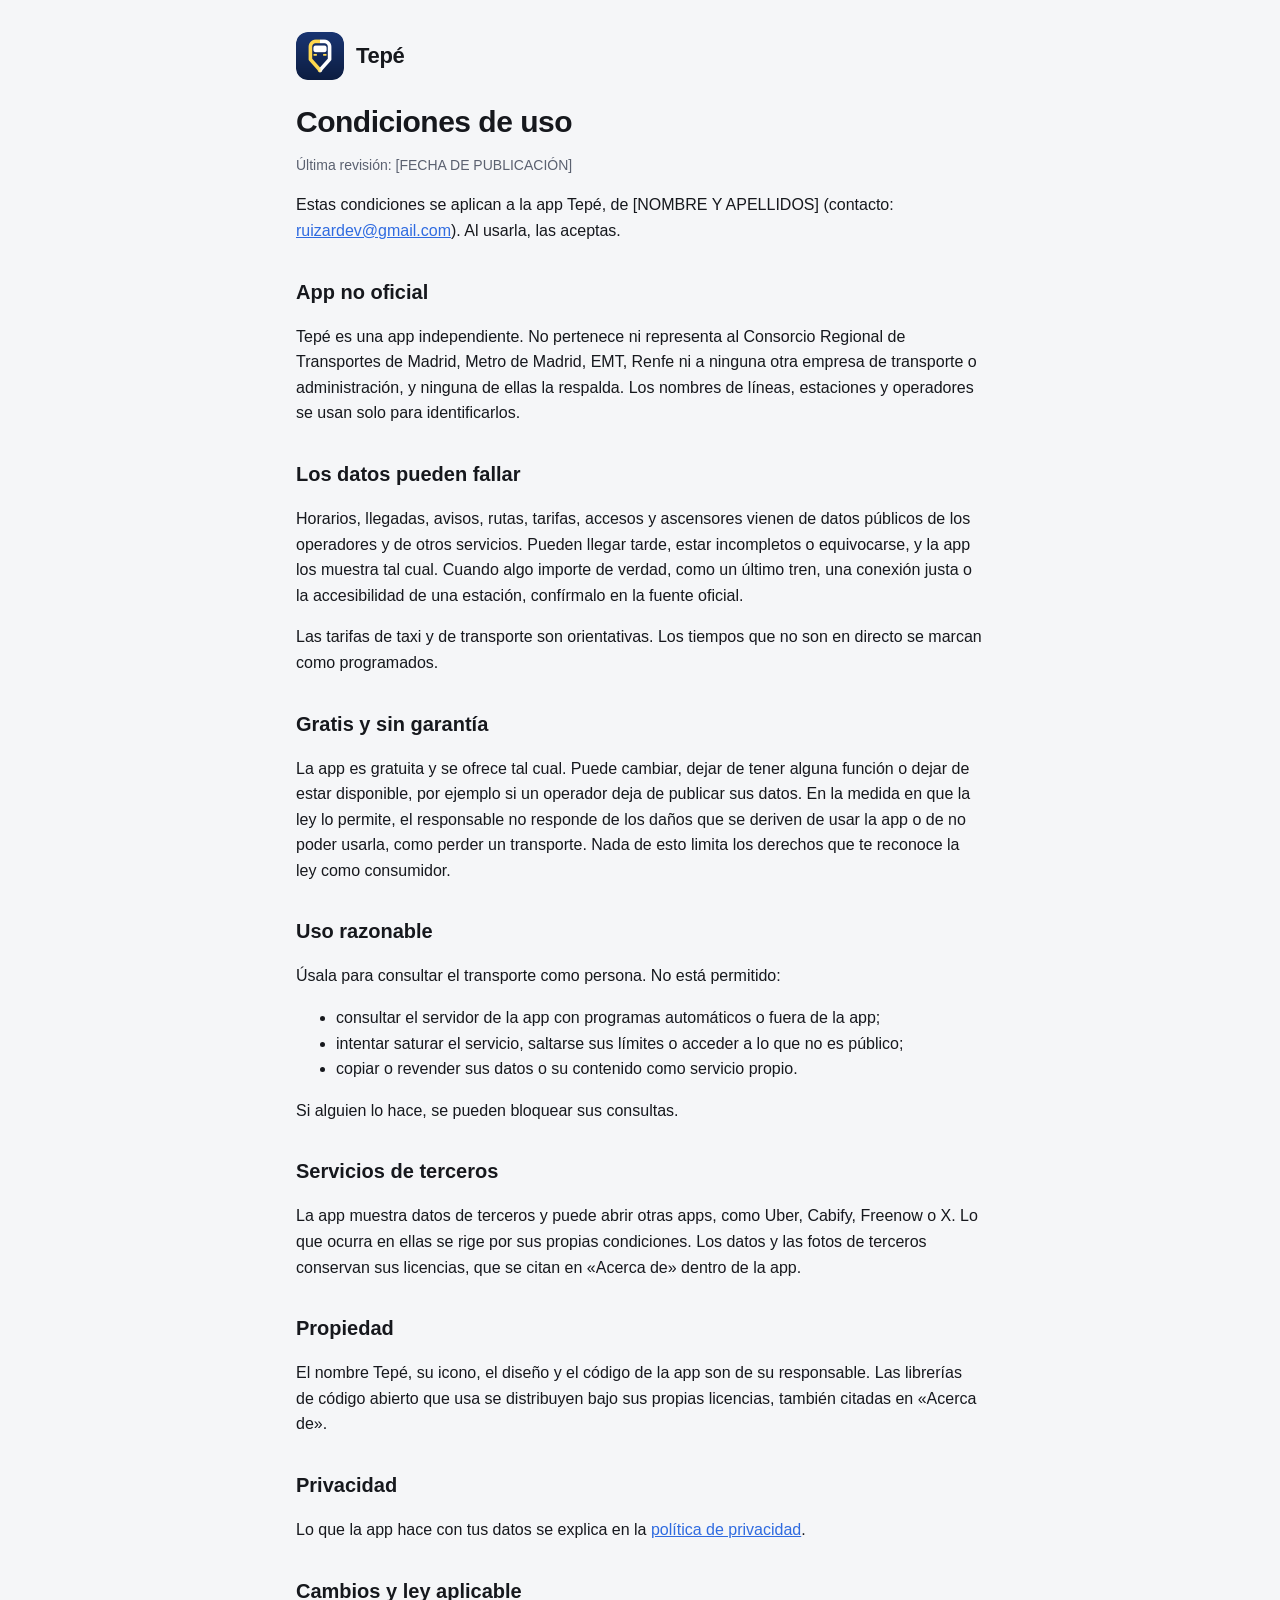
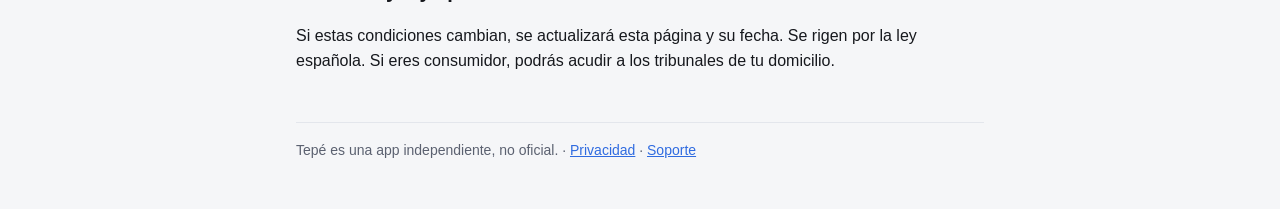
==== condiciones.html @ 3121df78 "Web de Tepé" ====
<!doctype html>
<html lang="es">
<head>
<meta charset="utf-8">
<meta name="viewport" content="width=device-width, initial-scale=1">
<title>Condiciones · Tepé</title>
<link rel="stylesheet" href="estilo.css">
<link rel="icon" href="icono.png">
</head>
<body>
<main>
<header><img src="icono.png" alt=""><a href="./">Tepé</a></header>

<h1>Condiciones de uso</h1>
<p class="fecha">Última revisión: [FECHA DE PUBLICACIÓN]</p>

<p>Estas condiciones se aplican a la app Tepé, de [NOMBRE Y APELLIDOS] (contacto: <a href="mailto:ruizardev@gmail.com">ruizardev@gmail.com</a>). Al usarla, las aceptas.</p>

<h2>App no oficial</h2>
<p>Tepé es una app independiente. No pertenece ni representa al Consorcio Regional de Transportes de Madrid, Metro de Madrid, EMT, Renfe ni a ninguna otra empresa de transporte o administración, y ninguna de ellas la respalda. Los nombres de líneas, estaciones y operadores se usan solo para identificarlos.</p>

<h2>Los datos pueden fallar</h2>
<p>Horarios, llegadas, avisos, rutas, tarifas, accesos y ascensores vienen de datos públicos de los operadores y de otros servicios. Pueden llegar tarde, estar incompletos o equivocarse, y la app los muestra tal cual. Cuando algo importe de verdad, como un último tren, una conexión justa o la accesibilidad de una estación, confírmalo en la fuente oficial.</p>
<p>Las tarifas de taxi y de transporte son orientativas. Los tiempos que no son en directo se marcan como programados.</p>

<h2>Gratis y sin garantía</h2>
<p>La app es gratuita y se ofrece tal cual. Puede cambiar, dejar de tener alguna función o dejar de estar disponible, por ejemplo si un operador deja de publicar sus datos. En la medida en que la ley lo permite, el responsable no responde de los daños que se deriven de usar la app o de no poder usarla, como perder un transporte. Nada de esto limita los derechos que te reconoce la ley como consumidor.</p>

<h2>Uso razonable</h2>
<p>Úsala para consultar el transporte como persona. No está permitido:</p>
<ul>
<li>consultar el servidor de la app con programas automáticos o fuera de la app;</li>
<li>intentar saturar el servicio, saltarse sus límites o acceder a lo que no es público;</li>
<li>copiar o revender sus datos o su contenido como servicio propio.</li>
</ul>
<p>Si alguien lo hace, se pueden bloquear sus consultas.</p>

<h2>Servicios de terceros</h2>
<p>La app muestra datos de terceros y puede abrir otras apps, como Uber, Cabify, Freenow o X. Lo que ocurra en ellas se rige por sus propias condiciones. Los datos y las fotos de terceros conservan sus licencias, que se citan en «Acerca de» dentro de la app.</p>

<h2>Propiedad</h2>
<p>El nombre Tepé, su icono, el diseño y el código de la app son de su responsable. Las librerías de código abierto que usa se distribuyen bajo sus propias licencias, también citadas en «Acerca de».</p>

<h2>Privacidad</h2>
<p>Lo que la app hace con tus datos se explica en la <a href="privacidad.html">política de privacidad</a>.</p>

<h2>Cambios y ley aplicable</h2>
<p>Si estas condiciones cambian, se actualizará esta página y su fecha. Se rigen por la ley española. Si eres consumidor, podrás acudir a los tribunales de tu domicilio.</p>

<footer>Tepé es una app independiente, no oficial. · <a href="privacidad.html">Privacidad</a> · <a href="soporte.html">Soporte</a></footer>
</main>
</body>
</html>
---- estilo.css ----
:root {
  --fondo: #f5f6f8;
  --tarjeta: #ffffff;
  --tinta: #16181d;
  --suave: #5b6170;
  --linea: #e3e6ec;
  --acento: #2f6be0;
  color-scheme: light dark;
}
@media (prefers-color-scheme: dark) {
  :root {
    --fondo: #0f1115;
    --tarjeta: #181b21;
    --tinta: #eceef2;
    --suave: #a3a9b7;
    --linea: #2a2e37;
    --acento: #7aa5ff;
  }
}
* { box-sizing: border-box; }
body {
  margin: 0;
  background: var(--fondo);
  color: var(--tinta);
  font: 16px/1.6 -apple-system, BlinkMacSystemFont, "Segoe UI", Roboto, Inter, sans-serif;
}
main { max-width: 720px; margin: 0 auto; padding: 32px 16px 48px; }
header { display: flex; align-items: center; gap: 12px; margin-bottom: 24px; }
header img { width: 48px; height: 48px; border-radius: 12px; }
header a { color: inherit; text-decoration: none; font-weight: 800; font-size: 22px; letter-spacing: -0.3px; }
h1 { font-size: 30px; line-height: 1.2; letter-spacing: -0.5px; margin: 0 0 4px; }
h2 { font-size: 20px; margin: 32px 0 8px; }
h3 { font-size: 17px; margin: 20px 0 6px; }
p, li { color: var(--tinta); }
.fecha, .nota { color: var(--suave); font-size: 14px; }
a { color: var(--acento); }
.caja { background: var(--tarjeta); border: 1px solid var(--linea); border-radius: 16px; padding: 16px 20px; margin: 16px 0; }
.caja ul { margin: 0; padding-left: 20px; }
.tabla { overflow-x: auto; }
table { border-collapse: collapse; width: 100%; font-size: 14px; }
th, td { text-align: left; vertical-align: top; padding: 8px; border-bottom: 1px solid var(--linea); }
th { color: var(--suave); font-weight: 600; }
nav.enlaces { display: flex; flex-wrap: wrap; gap: 8px 16px; margin: 16px 0; }
footer { margin-top: 48px; padding-top: 16px; border-top: 1px solid var(--linea); color: var(--suave); font-size: 14px; }
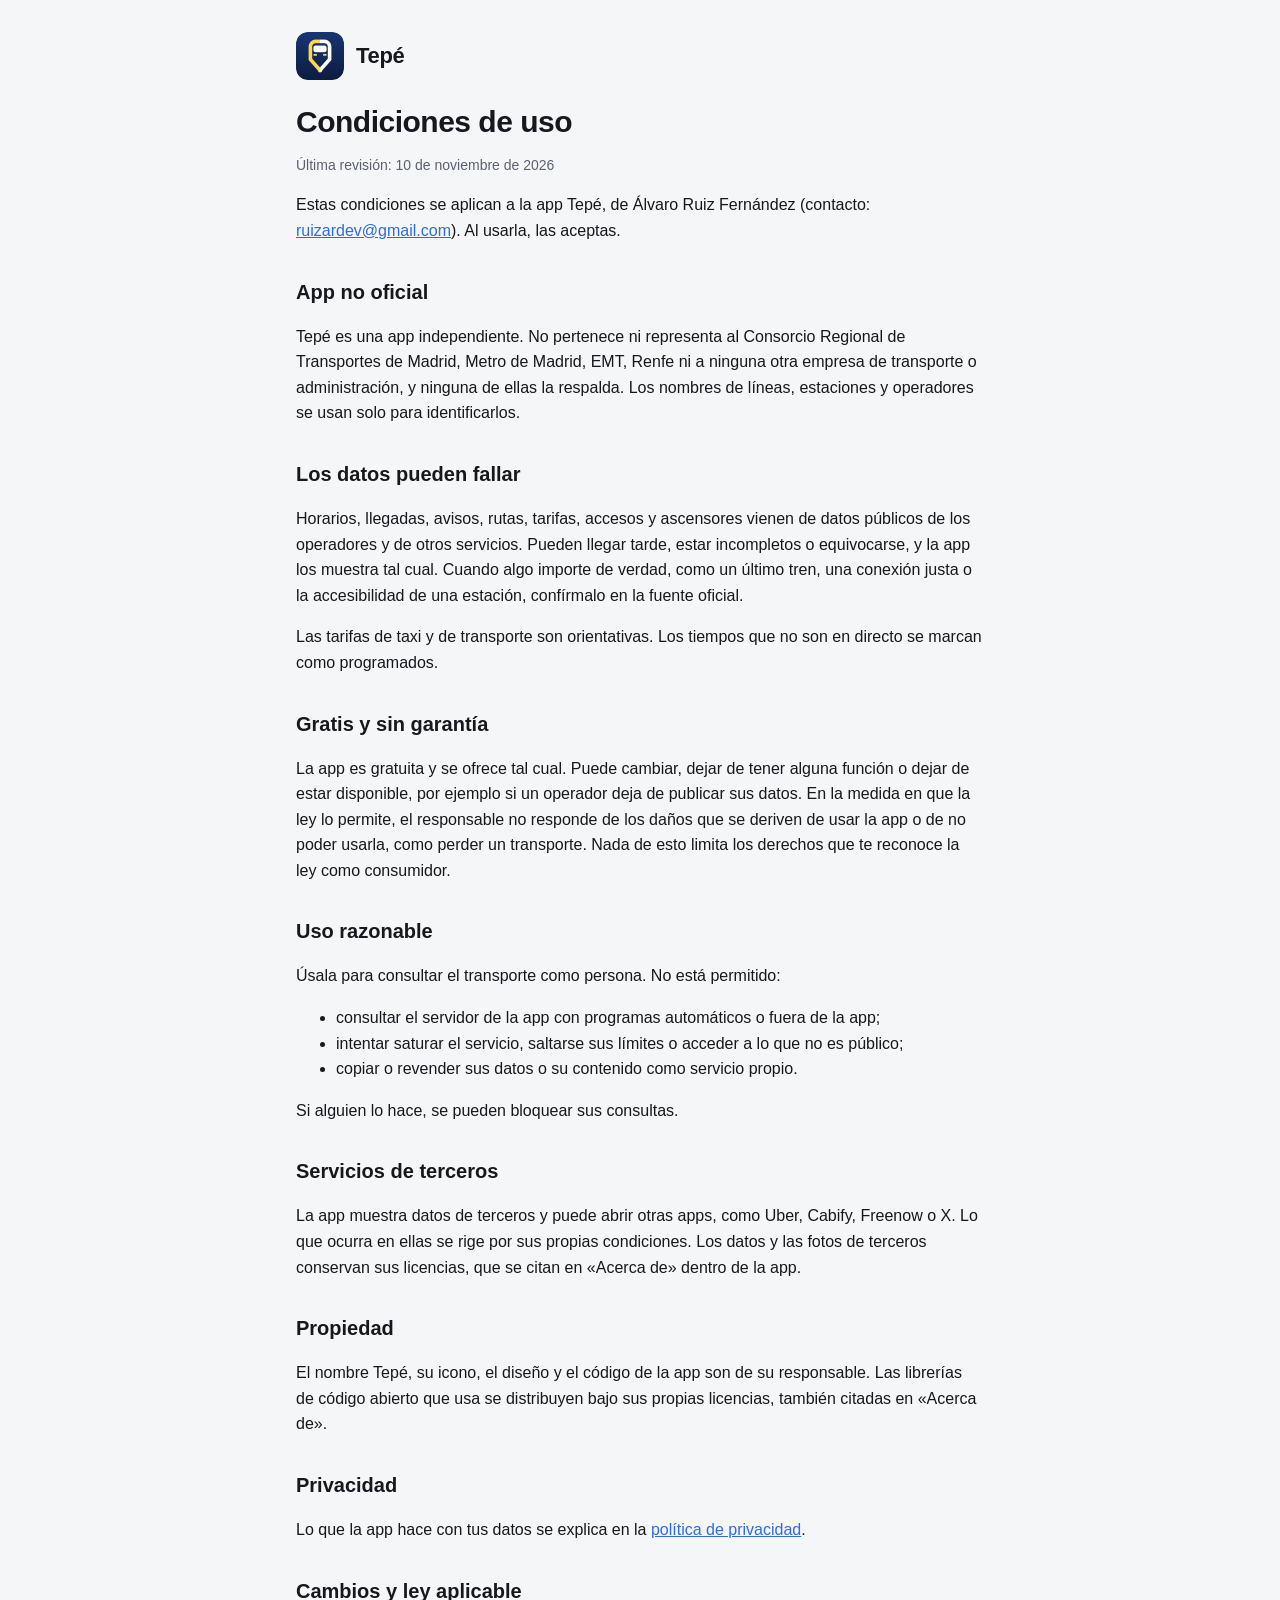
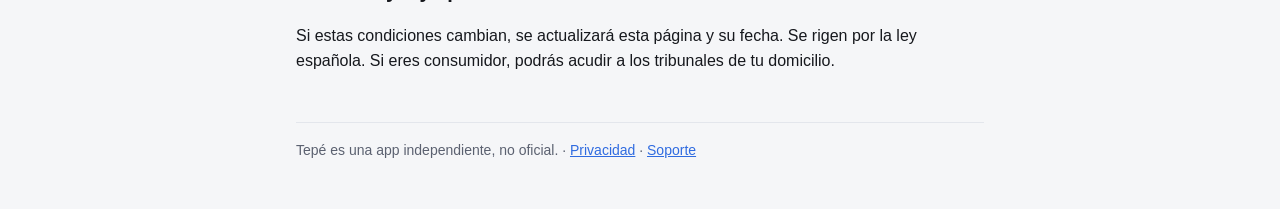
==== commit f2a47047: "Web al día: responsable y fecha" ====
--- a/condiciones.html
+++ b/condiciones.html
@@ -12,9 +12,9 @@
 <header><img src="icono.png" alt=""><a href="./">Tepé</a></header>
 
 <h1>Condiciones de uso</h1>
-<p class="fecha">Última revisión: [FECHA DE PUBLICACIÓN]</p>
+<p class="fecha">Última revisión: 10 de noviembre de 2026</p>
 
-<p>Estas condiciones se aplican a la app Tepé, de [NOMBRE Y APELLIDOS] (contacto: <a href="mailto:ruizardev@gmail.com">ruizardev@gmail.com</a>). Al usarla, las aceptas.</p>
+<p>Estas condiciones se aplican a la app Tepé, de Álvaro Ruiz Fernández (contacto: <a href="mailto:ruizardev@gmail.com">ruizardev@gmail.com</a>). Al usarla, las aceptas.</p>
 
 <h2>App no oficial</h2>
 <p>Tepé es una app independiente. No pertenece ni representa al Consorcio Regional de Transportes de Madrid, Metro de Madrid, EMT, Renfe ni a ninguna otra empresa de transporte o administración, y ninguna de ellas la respalda. Los nombres de líneas, estaciones y operadores se usan solo para identificarlos.</p>
